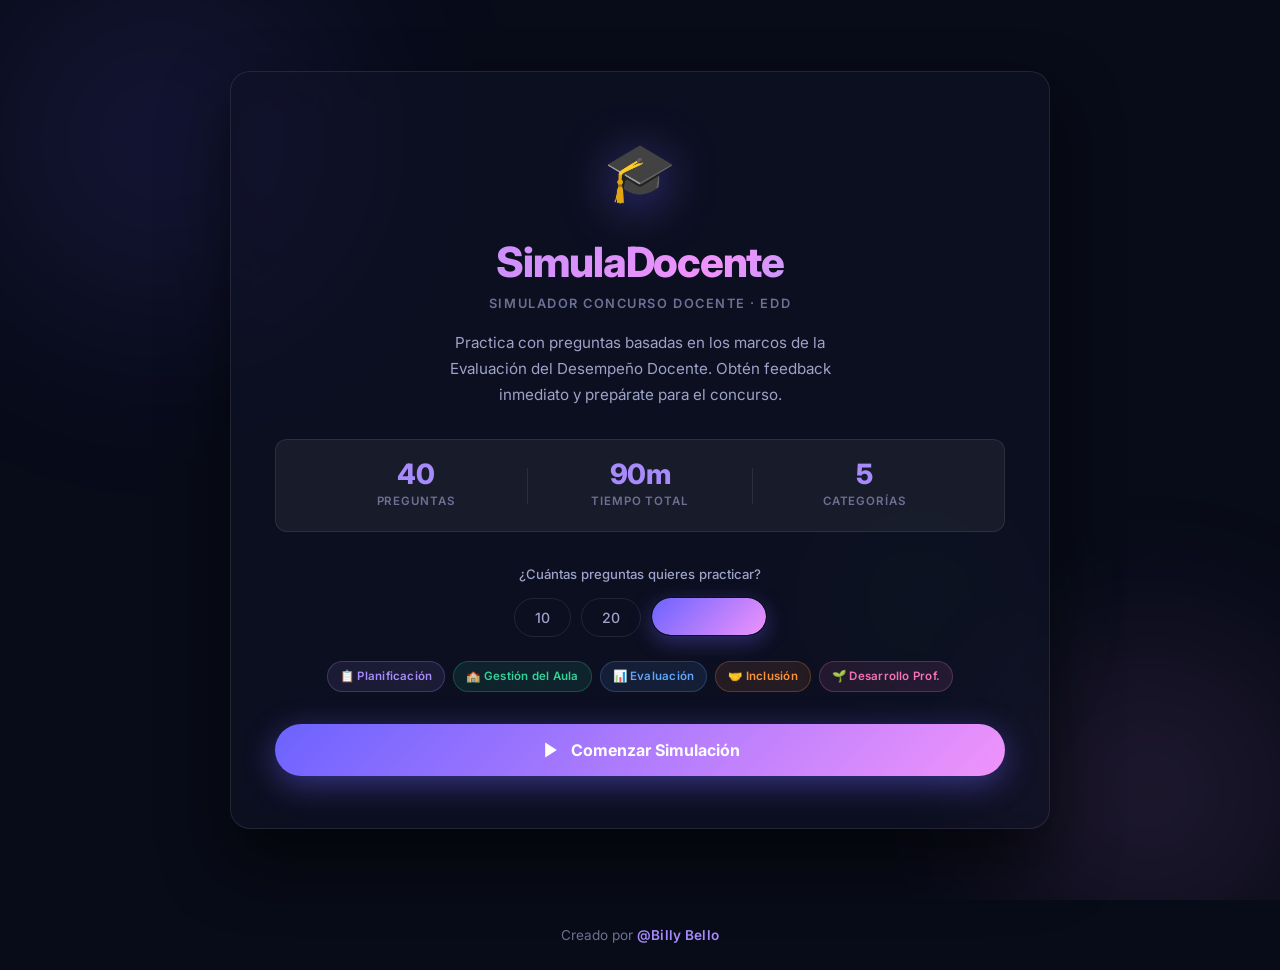
==== index.html @ c16d9321 "Simuladorpractica docente" ====
<!DOCTYPE html>
<html lang="es">
<head>
  <meta charset="UTF-8">
  <meta name="viewport" content="width=device-width, initial-scale=1.0">
  <meta name="description" content="Simulador interactivo para prepararte en el Concurso Docente y la Evaluación del Desempeño Docente (EDD). Practica con 30 preguntas reales con feedback inmediato y temporizador.">
  <title>SimulaDocente — Concurso Docente EDD</title>
  <link rel="preconnect" href="https://fonts.googleapis.com">
  <link rel="preconnect" href="https://fonts.gstatic.com" crossorigin>
  <link href="https://fonts.googleapis.com/css2?family=Inter:ital,wght@0,300;0,400;0,500;0,600;0,700;0,800;1,400&display=swap" rel="stylesheet">
  <link rel="stylesheet" href="css/styles.css">
</head>
<body>

  <!-- ═══════════════════════════════════════
       PANTALLA DE INICIO
  ═══════════════════════════════════════ -->
  <div id="screen-home" class="screen active">
    <div class="hero-bg" aria-hidden="true">
      <div class="blob blob-1"></div>
      <div class="blob blob-2"></div>
      <div class="blob blob-3"></div>
    </div>
    <div class="container">
      <div class="home-card glass">
        <span class="logo-icon" aria-hidden="true">🎓</span>
        <h1 class="hero-title">SimulaDocente</h1>
        <p class="hero-subtitle">Simulador Concurso Docente · EDD</p>
        <p class="hero-desc">
          Practica con preguntas basadas en los marcos de la Evaluación del Desempeño Docente.
          Obtén feedback inmediato y prepárate para el concurso.
        </p>

        <div class="stats-row" role="list" aria-label="Estadísticas del simulador">
          <div class="stat-item" role="listitem">
            <span class="stat-num" id="stat-total">40</span>
            <span class="stat-label">Preguntas</span>
          </div>
          <div class="stat-divider" aria-hidden="true"></div>
          <div class="stat-item" role="listitem">
            <span class="stat-num">90m</span>
            <span class="stat-label">Tiempo Total</span>
          </div>
          <div class="stat-divider" aria-hidden="true"></div>
          <div class="stat-item" role="listitem">
            <span class="stat-num">5</span>
            <span class="stat-label">Categorías</span>
          </div>
        </div>

        <div class="config-section">
          <p class="config-label">¿Cuántas preguntas quieres practicar?</p>
          <div class="btn-group" role="group" aria-label="Número de preguntas">
            <button class="btn-config" id="cfg-10" data-n="10" onclick="setN(10)">10</button>
            <button class="btn-config" id="cfg-20" data-n="20" onclick="setN(20)">20</button>
            <button class="btn-config active" id="cfg-40" data-n="40" onclick="setN(40)">Todas (40)</button>
          </div>
        </div>

        <div class="categories-row">
          <span class="cat-chip" style="--cat-color:#a78bfa">📋 Planificación</span>
          <span class="cat-chip" style="--cat-color:#34d399">🏫 Gestión del Aula</span>
          <span class="cat-chip" style="--cat-color:#60a5fa">📊 Evaluación</span>
          <span class="cat-chip" style="--cat-color:#fb923c">🤝 Inclusión</span>
          <span class="cat-chip" style="--cat-color:#f472b6">🌱 Desarrollo Prof.</span>
        </div>

        <button class="btn-primary btn-full" id="btn-start" onclick="startQuiz()">
          <svg width="20" height="20" viewBox="0 0 24 24" fill="currentColor" aria-hidden="true"><polygon points="5 3 19 12 5 21 5 3"/></svg>
          Comenzar Simulación
        </button>
      </div>
    </div>
  </div>

  <!-- ═══════════════════════════════════════
       PANTALLA DE QUIZ
  ═══════════════════════════════════════ -->
  <div id="screen-quiz" class="screen">
    <!-- Header fijo -->
    <header class="quiz-header" role="banner">
      <div class="quiz-meta">
        <span id="q-counter" class="q-counter" aria-live="polite">1 / 10</span>
        <span id="q-category" class="badge">Planificación</span>
      </div>
      <div class="timer-box" id="timer-box" role="timer" aria-label="Tiempo restante">
        <svg width="15" height="15" viewBox="0 0 24 24" fill="none" stroke="currentColor" stroke-width="2.5" aria-hidden="true"><circle cx="12" cy="12" r="10"/><polyline points="12 6 12 12 16 14"/></svg>
        <span id="timer-display">40</span><span>s</span>
      </div>
    </header>

    <!-- Barra de progreso -->
    <div class="progress-bar-wrap" role="progressbar" aria-valuemin="0" aria-valuemax="100" aria-valuenow="0">
      <div class="progress-bar" id="progress-bar"></div>
    </div>

    <main class="container" id="quiz-main">
      <div class="question-card glass" id="question-card">
        <p class="question-text" id="question-text">Cargando pregunta...</p>

        <div class="options-grid" id="options-grid" role="list"></div>

        <!-- Feedback -->
        <div class="feedback-box" id="feedback-box" style="display:none" role="alert" aria-live="assertive">
          <span class="feedback-icon" id="feedback-icon" aria-hidden="true"></span>
          <div class="feedback-content">
            <strong id="feedback-headline"></strong>
            <p id="feedback-text"></p>
          </div>
        </div>

        <!-- Botón siguiente -->
        <div class="btn-next-wrap" id="btn-next-wrap" style="display:none">
          <button class="btn-next" id="btn-next" onclick="nextQuestion()">
            Siguiente pregunta
            <svg width="16" height="16" viewBox="0 0 24 24" fill="none" stroke="currentColor" stroke-width="2.5" aria-hidden="true"><path d="m9 18 6-6-6-6"/></svg>
          </button>
        </div>
      </div>
    </main>
  </div>

  <!-- ═══════════════════════════════════════
       PANTALLA DE RESULTADOS
  ═══════════════════════════════════════ -->
  <div id="screen-result" class="screen">
    <div class="hero-bg" aria-hidden="true">
      <div class="blob blob-1"></div>
      <div class="blob blob-2"></div>
    </div>
    <div class="container container-result">
      <div class="result-card glass">

        <div class="result-top">
          <span id="result-emoji" class="result-emoji" aria-hidden="true">🏆</span>
          <h2 id="result-title" class="result-title">¡Excelente!</h2>
          <p id="result-subtitle" class="result-subtitle">Sigue así para el concurso</p>
        </div>

        <!-- Arco de puntuación -->
        <div class="score-circle" aria-label="Puntuación visual">
          <svg viewBox="0 0 120 120" aria-hidden="true">
            <circle cx="60" cy="60" r="50" fill="none" stroke="rgba(255,255,255,0.07)" stroke-width="9"/>
            <circle cx="60" cy="60" r="50" fill="none" stroke="url(#scoreGrad)"
              stroke-width="9" stroke-dasharray="314" id="score-arc"
              stroke-dashoffset="314" stroke-linecap="round"
              transform="rotate(-90 60 60)"/>
            <defs>
              <linearGradient id="scoreGrad" x1="0" y1="0" x2="1" y2="0">
                <stop offset="0%" stop-color="#6c63ff"/>
                <stop offset="100%" stop-color="#f093fb"/>
              </linearGradient>
            </defs>
          </svg>
          <div class="score-text" aria-live="polite">
            <span id="score-num" class="score-num">0</span>
            <span id="score-denom" class="score-denom">/10</span>
          </div>
        </div>

        <!-- Estadísticas -->
        <div class="result-stats" role="list">
          <div class="r-stat r-correct" role="listitem">
            <span id="r-correct">0</span>
            <label>Correctas</label>
          </div>
          <div class="r-stat r-wrong" role="listitem">
            <span id="r-wrong">0</span>
            <label>Incorrectas</label>
          </div>
          <div class="r-stat r-pct" role="listitem">
            <span id="r-pct">0%</span>
            <label>Porcentaje</label>
          </div>
        </div>

        <!-- Revisión de respuestas -->
        <div class="review-section">
          <h3 class="review-title">
            <svg width="16" height="16" viewBox="0 0 24 24" fill="none" stroke="currentColor" stroke-width="2" aria-hidden="true"><path d="M14 2H6a2 2 0 0 0-2 2v16a2 2 0 0 0 2 2h12a2 2 0 0 0 2-2V8z"/><polyline points="14 2 14 8 20 8"/><line x1="16" y1="13" x2="8" y2="13"/><line x1="16" y1="17" x2="8" y2="17"/><polyline points="10 9 9 9 8 9"/></svg>
            Revisión de Respuestas
          </h3>
          <div id="review-list" class="review-list" role="list"></div>
        </div>

        <!-- Acciones -->
        <div class="result-actions">
          <button class="btn-primary" id="btn-retry" onclick="restartQuiz()">
            <svg width="17" height="17" viewBox="0 0 24 24" fill="none" stroke="currentColor" stroke-width="2.5" aria-hidden="true"><path d="M3 12a9 9 0 1 0 9-9 9.75 9.75 0 0 0-6.74 2.74L3 8"/><path d="M3 3v5h5"/></svg>
            Volver a intentar
          </button>
          <button class="btn-secondary" id="btn-home" onclick="goHome()">
            <svg width="17" height="17" viewBox="0 0 24 24" fill="none" stroke="currentColor" stroke-width="2" aria-hidden="true"><path d="m3 9 9-7 9 7v11a2 2 0 0 1-2 2H5a2 2 0 0 1-2-2z"/><polyline points="9 22 9 12 15 12 15 22"/></svg>
            Inicio
          </button>
        </div>

      </div>
    </div>
  </div>
  <footer class="app-footer">
    Creado por <span class="footer-author">@Billy Bello</span>
  </footer>

  <script src="data/preguntas.js"></script>
  <script src="js/app.js"></script>
</body>
</html>
---- css/styles.css ----
/* ============================================================
   SimulaDocente — Hoja de estilos principal
   Diseño: dark mode premium · glassmorphism · micro-animaciones
   ============================================================ */

@import url('https://fonts.googleapis.com/css2?family=Inter:ital,wght@0,300;0,400;0,500;0,600;0,700;0,800;1,400&display=swap');

/* ── Reset y tokens ──────────────────────────────────────── */
*, *::before, *::after {
  box-sizing: border-box;
  margin: 0;
  padding: 0;
}

:root {
  /* Colores */
  --bg:           #080b18;
  --bg-2:         #0f1224;
  --surface:      rgba(255,255,255,0.05);
  --surface-h:    rgba(255,255,255,0.09);
  --border:       rgba(255,255,255,0.09);
  --border-h:     rgba(255,255,255,0.18);
  --text:         #eef0ff;
  --text-2:       #9da3c8;
  --text-3:       #6b7194;

  --accent-a:     #6c63ff;
  --accent-b:     #f093fb;
  --accent-mid:   #a78bfa;

  --ok:           #34d399;
  --ok-bg:        rgba(52,211,153,0.10);
  --ok-border:    rgba(52,211,153,0.30);

  --err:          #f87171;
  --err-bg:       rgba(248,113,113,0.08);
  --err-border:   rgba(248,113,113,0.28);

  --warn:         #fbbf24;
  --warn-bg:      rgba(251,191,36,0.10);
  --warn-border:  rgba(251,191,36,0.30);

  /* Espaciado */
  --r:    20px;
  --r-sm: 12px;
  --r-xs: 8px;

  /* Sombras */
  --shadow:    0 32px 64px rgba(0,0,0,0.55);
  --shadow-sm: 0 8px 24px rgba(0,0,0,0.35);

  /* Transición */
  --t: 0.28s cubic-bezier(0.4, 0, 0.2, 1);
}

html {
  scroll-behavior: smooth;
}
body {
  min-height: 100vh;
  background: var(--bg);
  color: var(--text);
  font-family: 'Inter', system-ui, sans-serif;
  font-size: 16px;
  line-height: 1.65;
  overflow-x: hidden;
  -webkit-font-smoothing: antialiased;
}

/* ── Pantallas ───────────────────────────────────────────── */
.screen {
  display: none;
  min-height: 100vh;
  position: relative;
}
.screen.active {
  display: flex;
  flex-direction: column;
  align-items: center;
  justify-content: center;
  animation: screenIn 0.5s ease both;
}
#screen-quiz.active {
  justify-content: flex-start;
}
@keyframes screenIn {
  from { opacity: 0; }
  to   { opacity: 1; }
}

/* ── Fondo blob ──────────────────────────────────────────── */
.hero-bg {
  position: fixed;
  inset: 0;
  pointer-events: none;
  z-index: 0;
  overflow: hidden;
}
.blob {
  position: absolute;
  border-radius: 50%;
  filter: blur(90px);
  opacity: 0.18;
  will-change: transform;
}
.blob-1 {
  width: 560px; height: 560px;
  background: radial-gradient(circle, #6c63ff, transparent 70%);
  top: -140px; left: -120px;
  animation: drift 10s ease-in-out infinite;
}
.blob-2 {
  width: 420px; height: 420px;
  background: radial-gradient(circle, #f093fb, transparent 70%);
  bottom: -100px; right: -80px;
  animation: drift 12s ease-in-out infinite reverse;
}
.blob-3 {
  width: 300px; height: 300px;
  background: radial-gradient(circle, #34d399, transparent 70%);
  top: 50%; left: 60%;
  opacity: 0.08;
  animation: drift 14s ease-in-out infinite;
}
@keyframes drift {
  0%, 100% { transform: translate(0, 0) scale(1); }
  33%       { transform: translate(20px, -30px) scale(1.04); }
  66%       { transform: translate(-15px, 20px) scale(0.97); }
}

/* ── Contenedor ──────────────────────────────────────────── */
.container {
  width: 100%;
  max-width: 860px;
  padding: 24px 20px;
  position: relative;
  z-index: 1;
}
.container-result {
  max-width: 900px;
  padding-top: 40px;
  padding-bottom: 40px;
}

/* ── Glass card ──────────────────────────────────────────── */
.glass {
  background: rgba(15,18,36,0.7);
  backdrop-filter: blur(24px) saturate(160%);
  -webkit-backdrop-filter: blur(24px) saturate(160%);
  border: 1px solid var(--border);
  border-radius: var(--r);
  box-shadow: var(--shadow);
}

/* ════════════════════════════════════════
   PANTALLA HOME
   ════════════════════════════════════════ */
.home-card {
  padding: 52px 44px;
  text-align: center;
  animation: cardIn 0.65s cubic-bezier(0.34,1.56,0.64,1) both;
}
@keyframes cardIn {
  from { opacity: 0; transform: translateY(36px) scale(0.97); }
  to   { opacity: 1; transform: translateY(0) scale(1); }
}

.logo-icon {
  display: inline-block;
  font-size: 3.6rem;
  margin-bottom: 20px;
  filter: drop-shadow(0 8px 24px rgba(108,99,255,0.5));
  animation: iconBounce 3s ease-in-out infinite;
}
@keyframes iconBounce {
  0%, 100% { transform: translateY(0) rotate(-2deg); }
  50%       { transform: translateY(-10px) rotate(2deg); }
}

.hero-title {
  font-size: 2.6rem;
  font-weight: 800;
  letter-spacing: -0.03em;
  background: linear-gradient(135deg, #a78bfa 0%, #f093fb 60%, #60a5fa 100%);
  -webkit-background-clip: text;
  -webkit-text-fill-color: transparent;
  background-clip: text;
  margin-bottom: 6px;
  line-height: 1.15;
}
.hero-subtitle {
  font-size: 0.8rem;
  color: var(--text-3);
  font-weight: 600;
  letter-spacing: 0.12em;
  text-transform: uppercase;
  margin-bottom: 16px;
}
.hero-desc {
  color: var(--text-2);
  font-size: 0.95rem;
  max-width: 420px;
  margin: 0 auto 32px;
  line-height: 1.7;
}

/* Stats */
.stats-row {
  display: flex;
  align-items: center;
  justify-content: center;
  gap: 0;
  margin-bottom: 32px;
  padding: 20px 28px;
  background: var(--surface);
  border: 1px solid var(--border);
  border-radius: var(--r-sm);
}
.stat-item {
  flex: 1;
  display: flex;
  flex-direction: column;
  align-items: center;
  gap: 4px;
}
.stat-divider {
  width: 1px;
  height: 36px;
  background: var(--border);
}
.stat-num {
  font-size: 1.75rem;
  font-weight: 800;
  color: var(--accent-mid);
  letter-spacing: -0.02em;
  line-height: 1;
}
.stat-label {
  font-size: 0.72rem;
  color: var(--text-3);
  text-transform: uppercase;
  letter-spacing: 0.08em;
  font-weight: 600;
}

/* Config botones */
.config-section {
  margin-bottom: 24px;
}
.config-label {
  display: block;
  font-size: 0.82rem;
  color: var(--text-2);
  font-weight: 500;
  margin-bottom: 12px;
}
.btn-group {
  display: flex;
  gap: 10px;
  justify-content: center;
}
.btn-config {
  padding: 10px 20px;
  border-radius: 50px;
  border: 1px solid var(--border);
  background: transparent;
  color: var(--text-2);
  font-family: inherit;
  font-size: 0.88rem;
  font-weight: 500;
  cursor: pointer;
  transition: var(--t);
  position: relative;
  overflow: hidden;
}
.btn-config::before {
  content: '';
  position: absolute;
  inset: 0;
  background: linear-gradient(135deg, var(--accent-a), var(--accent-b));
  opacity: 0;
  transition: var(--t);
  border-radius: inherit;
}
.btn-config:hover::before,
.btn-config.active::before {
  opacity: 1;
}
.btn-config:hover,
.btn-config.active {
  border-color: transparent;
  color: white;
  transform: translateY(-1px);
  box-shadow: 0 6px 20px rgba(108,99,255,0.35);
}
.btn-config span { position: relative; z-index: 1; }

/* Categorías */
.categories-row {
  display: flex;
  flex-wrap: wrap;
  gap: 8px;
  justify-content: center;
  margin-bottom: 32px;
}
.cat-chip {
  display: inline-flex;
  align-items: center;
  gap: 5px;
  font-size: 0.72rem;
  font-weight: 600;
  padding: 5px 12px;
  border-radius: 50px;
  background: color-mix(in srgb, var(--cat-color) 10%, transparent);
  color: var(--cat-color);
  border: 1px solid color-mix(in srgb, var(--cat-color) 25%, transparent);
  letter-spacing: 0.02em;
  transition: var(--t);
}
.cat-chip:hover {
  transform: translateY(-1px);
  background: color-mix(in srgb, var(--cat-color) 18%, transparent);
}

/* ── Botones globales ─────────────────────────────────────── */
.btn-primary {
  display: inline-flex;
  align-items: center;
  justify-content: center;
  gap: 10px;
  padding: 16px 36px;
  background: linear-gradient(135deg, var(--accent-a) 0%, var(--accent-b) 100%);
  color: white;
  border: none;
  border-radius: 50px;
  font-family: inherit;
  font-size: 1rem;
  font-weight: 700;
  cursor: pointer;
  transition: var(--t);
  box-shadow: 0 8px 32px rgba(108,99,255,0.45);
  position: relative;
  overflow: hidden;
}
.btn-primary::after {
  content: '';
  position: absolute;
  inset: 0;
  background: white;
  opacity: 0;
  transition: var(--t);
  border-radius: inherit;
}
.btn-primary:hover {
  transform: translateY(-2px);
  box-shadow: 0 14px 40px rgba(108,99,255,0.60);
}
.btn-primary:hover::after { opacity: 0.07; }
.btn-primary:active {
  transform: translateY(0);
  box-shadow: 0 4px 16px rgba(108,99,255,0.4);
}
.btn-full { width: 100%; }

.btn-secondary {
  display: inline-flex;
  align-items: center;
  justify-content: center;
  gap: 8px;
  padding: 14px 30px;
  background: var(--surface);
  color: var(--text-2);
  border: 1px solid var(--border);
  border-radius: 50px;
  font-family: inherit;
  font-size: 0.95rem;
  font-weight: 500;
  cursor: pointer;
  transition: var(--t);
}
.btn-secondary:hover {
  background: var(--surface-h);
  color: var(--text);
  border-color: var(--border-h);
  transform: translateY(-1px);
}

/* ════════════════════════════════════════
   QUIZ SCREEN
   ════════════════════════════════════════ */
.quiz-header {
  width: 100%;
  display: flex;
  align-items: center;
  justify-content: space-between;
  padding: 14px 24px;
  position: sticky;
  top: 0;
  z-index: 20;
  background: rgba(8,11,24,0.85);
  backdrop-filter: blur(16px);
  border-bottom: 1px solid var(--border);
}
.quiz-meta {
  display: flex;
  align-items: center;
  gap: 12px;
}
.q-counter {
  font-size: 0.88rem;
  font-weight: 700;
  color: var(--text-2);
  font-variant-numeric: tabular-nums;
}
.badge {
  display: inline-flex;
  align-items: center;
  font-size: 0.68rem;
  font-weight: 700;
  padding: 4px 12px;
  border-radius: 50px;
  background: rgba(108,99,255,0.15);
  color: var(--accent-mid);
  border: 1px solid rgba(108,99,255,0.25);
  text-transform: uppercase;
  letter-spacing: 0.08em;
}

/* Timer */
.timer-box {
  display: flex;
  align-items: center;
  gap: 5px;
  font-size: 0.9rem;
  font-weight: 700;
  color: var(--text);
  padding: 7px 16px;
  border-radius: 50px;
  background: var(--surface);
  border: 1px solid var(--border);
  transition: all var(--t);
  font-variant-numeric: tabular-nums;
  min-width: 76px;
  justify-content: center;
}
.timer-box.warn {
  color: var(--warn);
  border-color: var(--warn-border);
  background: var(--warn-bg);
}
.timer-box.danger {
  color: var(--err);
  border-color: var(--err-border);
  background: var(--err-bg);
  animation: timerPulse 0.5s ease infinite;
}
.timer-box.timeout {
  color: var(--text-3);
  border-color: var(--border);
  background: var(--surface);
  animation: none;
}
@keyframes timerPulse {
  0%, 100% { opacity: 1; transform: scale(1); }
  50%       { opacity: 0.7; transform: scale(0.97); }
}

/* Barra de progreso */
.progress-bar-wrap {
  width: 100%;
  height: 3px;
  background: rgba(255,255,255,0.06);
  position: sticky;
  top: 53px;
  z-index: 19;
}
.progress-bar {
  height: 100%;
  background: linear-gradient(90deg, var(--accent-a), var(--accent-b));
  transition: width 0.55s cubic-bezier(0.4, 0, 0.2, 1);
  border-radius: 0 2px 2px 0;
  box-shadow: 0 0 8px rgba(108,99,255,0.6);
}

/* Card de pregunta */
.question-card {
  padding: 36px 36px 28px;
  margin-top: 20px;
}
.card-anim {
  animation: cardSlide 0.4s cubic-bezier(0.34,1.2,0.64,1) both;
}
@keyframes cardSlide {
  from { opacity: 0; transform: translateX(20px); }
  to   { opacity: 1; transform: translateX(0); }
}

.question-text {
  font-size: 1.08rem;
  font-weight: 400;
  line-height: 1.75;
  color: var(--text-2);
  margin-bottom: 28px;
}

.question-highlight {
  display: block;
  font-weight: 600;
  color: var(--text);
  font-size: 1.15rem;
  margin-top: 20px;
  padding-left: 16px;
  border-left: 4px solid var(--accent-a);
  background: rgba(108,99,255,0.05);
  padding: 14px 14px 14px 20px;
  border-radius: 0 var(--r-sm) var(--r-sm) 0;
}

/* Opciones */
.options-grid {
  display: flex;
  flex-direction: column;
  gap: 10px;
}
.option-btn {
  display: flex;
  align-items: center;
  gap: 14px;
  padding: 15px 18px;
  background: var(--surface);
  border: 1px solid var(--border);
  border-radius: var(--r-sm);
  color: var(--text);
  font-family: inherit;
  font-size: 0.94rem;
  font-weight: 400;
  text-align: left;
  cursor: pointer;
  transition: all var(--t);
  width: 100%;
  line-height: 1.5;
}
.option-btn:hover:not(:disabled) {
  background: rgba(108,99,255,0.10);
  border-color: rgba(108,99,255,0.35);
  transform: translateX(5px);
  box-shadow: inset 4px 0 0 var(--accent-a);
}
.option-letter {
  min-width: 30px;
  height: 30px;
  border-radius: var(--r-xs);
  background: rgba(255,255,255,0.06);
  border: 1px solid var(--border);
  display: flex;
  align-items: center;
  justify-content: center;
  font-size: 0.75rem;
  font-weight: 700;
  color: var(--text-3);
  transition: var(--t);
  flex-shrink: 0;
}
.option-text { flex: 1; }

/* Estados de respuesta */
.option-btn.opt-correct {
  background: var(--ok-bg);
  border-color: var(--ok-border);
  color: var(--ok);
  transform: translateX(5px);
  box-shadow: inset 4px 0 0 var(--ok);
}
.option-btn.opt-correct .option-letter {
  background: var(--ok);
  color: #0a1a12;
  border-color: var(--ok);
}
.option-btn.opt-wrong {
  background: var(--err-bg);
  border-color: var(--err-border);
  color: var(--err);
  transform: translateX(5px);
  box-shadow: inset 4px 0 0 var(--err);
}
.option-btn.opt-wrong .option-letter {
  background: var(--err);
  color: white;
  border-color: var(--err);
}
.option-btn.opt-disabled {
  opacity: 0.45;
  cursor: default;
}
.option-btn:disabled { cursor: default; }

/* Feedback */
.feedback-box {
  display: flex;
  align-items: flex-start;
  gap: 12px;
  padding: 16px 18px;
  border-radius: var(--r-sm);
  margin-top: 18px;
  border: 1px solid transparent;
  animation: fadeSlideUp 0.35s ease both;
}
@keyframes fadeSlideUp {
  from { opacity: 0; transform: translateY(8px); }
  to   { opacity: 1; transform: translateY(0); }
}
.feedback-box.fb-correct {
  background: var(--ok-bg);
  border-color: var(--ok-border);
}
.feedback-box.fb-wrong {
  background: var(--err-bg);
  border-color: var(--err-border);
}
.feedback-box.fb-timeout {
  background: var(--warn-bg);
  border-color: var(--warn-border);
}
.feedback-icon {
  font-size: 1.25rem;
  flex-shrink: 0;
  margin-top: 1px;
}
.feedback-content { flex: 1; }
.feedback-content strong {
  display: block;
  font-size: 0.9rem;
  font-weight: 700;
  margin-bottom: 3px;
  color: var(--text);
}
.feedback-content p {
  font-size: 0.85rem;
  color: var(--text-2);
  line-height: 1.55;
}

/* Botón siguiente */
.btn-next-wrap {
  margin-top: 20px;
  animation: fadeSlideUp 0.35s ease both;
}
.btn-next {
  display: inline-flex;
  align-items: center;
  gap: 8px;
  padding: 12px 26px;
  background: linear-gradient(135deg, var(--accent-a), var(--accent-b));
  border: none;
  border-radius: 50px;
  color: white;
  font-family: inherit;
  font-size: 0.92rem;
  font-weight: 700;
  cursor: pointer;
  transition: var(--t);
  box-shadow: 0 6px 22px rgba(108,99,255,0.38);
}
.btn-next:hover {
  transform: translateY(-2px);
  box-shadow: 0 10px 32px rgba(108,99,255,0.55);
}
.btn-next:active { transform: translateY(0); }

/* ════════════════════════════════════════
   PANTALLA DE RESULTADOS
   ════════════════════════════════════════ */
.result-card {
  padding: 48px 44px 40px;
  animation: cardIn 0.6s cubic-bezier(0.34,1.4,0.64,1) both;
}

.result-top {
  text-align: center;
  margin-bottom: 28px;
}
.result-emoji {
  display: block;
  font-size: 4rem;
  margin-bottom: 10px;
  animation: pop 0.5s cubic-bezier(0.34,1.7,0.64,1) 0.1s both;
}
@keyframes pop {
  from { transform: scale(0.3) rotate(-20deg); opacity: 0; }
  to   { transform: scale(1) rotate(0); opacity: 1; }
}
.result-title {
  font-size: 1.9rem;
  font-weight: 800;
  letter-spacing: -0.02em;
  background: linear-gradient(135deg, var(--accent-a), var(--accent-b));
  -webkit-background-clip: text;
  -webkit-text-fill-color: transparent;
  background-clip: text;
  margin-bottom: 6px;
}
.result-subtitle {
  font-size: 0.9rem;
  color: var(--text-2);
  font-weight: 400;
}

/* Arco SVG */
.score-circle {
  position: relative;
  width: 150px;
  height: 150px;
  margin: 0 auto 28px;
}
.score-circle svg {
  width: 100%;
  height: 100%;
  transform: rotate(0);
}
.score-text {
  position: absolute;
  inset: 0;
  display: flex;
  flex-direction: column;
  align-items: center;
  justify-content: center;
  line-height: 1;
}
.score-num {
  font-size: 2.5rem;
  font-weight: 800;
  color: var(--text);
  letter-spacing: -0.03em;
}
.score-denom {
  font-size: 0.9rem;
  color: var(--text-3);
  font-weight: 500;
  margin-top: 2px;
}

/* Stats de resultado */
.result-stats {
  display: flex;
  gap: 12px;
  margin-bottom: 32px;
}
.r-stat {
  flex: 1;
  display: flex;
  flex-direction: column;
  align-items: center;
  padding: 18px 12px;
  border-radius: var(--r-sm);
  background: var(--surface);
  border: 1px solid var(--border);
  transition: var(--t);
  gap: 4px;
}
.r-stat:hover { transform: translateY(-2px); }
.r-stat span {
  font-size: 1.8rem;
  font-weight: 800;
  letter-spacing: -0.02em;
  line-height: 1;
}
.r-stat label {
  font-size: 0.7rem;
  color: var(--text-3);
  font-weight: 600;
  text-transform: uppercase;
  letter-spacing: 0.07em;
}
.r-correct span { color: var(--ok); }
.r-wrong span   { color: var(--err); }
.r-pct span     { color: var(--accent-mid); }

/* Sección de revisión */
.review-section { margin-bottom: 28px; }
.review-title {
  display: flex;
  align-items: center;
  gap: 8px;
  font-size: 0.78rem;
  font-weight: 700;
  color: var(--text-3);
  text-transform: uppercase;
  letter-spacing: 0.1em;
  margin-bottom: 14px;
}
.review-list {
  display: flex;
  flex-direction: column;
  gap: 8px;
  max-height: 300px;
  overflow-y: auto;
  padding-right: 6px;
}
.review-list::-webkit-scrollbar { width: 4px; }
.review-list::-webkit-scrollbar-track { background: transparent; }
.review-list::-webkit-scrollbar-thumb {
  background: var(--border);
  border-radius: 2px;
}

.review-item {
  display: flex;
  align-items: flex-start;
  gap: 12px;
  padding: 13px 15px;
  border-radius: var(--r-sm);
  background: var(--surface);
  border: 1px solid var(--border);
  border-left-width: 3px;
  font-size: 0.83rem;
  line-height: 1.5;
  transition: var(--t);
}
.review-item:hover { background: var(--surface-h); }
.review-item.ri-ok  { border-left-color: var(--ok); }
.review-item.ri-err { border-left-color: var(--err); }
.review-icon {
  font-size: 1rem;
  flex-shrink: 0;
  margin-top: 1px;
}
.review-q {
  color: var(--text);
  font-weight: 500;
  margin-bottom: 4px;
  line-height: 1.45;
}
.review-ans {
  color: var(--text-3);
  font-size: 0.79rem;
}
.review-ans .ans-correct { color: var(--ok); font-weight: 600; }
.review-ans .ans-wrong   { color: var(--err); font-weight: 600; }

/* Acciones de resultado */
.result-actions {
  display: flex;
  gap: 12px;
  justify-content: center;
  flex-wrap: wrap;
}

/* ── Footer ──────────────────────────────────────────── */
.app-footer {
  text-align: center;
  padding: 24px;
  font-size: 0.85rem;
  color: var(--text-3);
  position: relative;
  z-index: 10;
}
.footer-author {
  color: var(--accent-mid);
  font-weight: 600;
  letter-spacing: 0.02em;
}

/* ── Responsive ──────────────────────────────────────────── */
@media (max-width: 640px) {
  .home-card,
  .result-card {
    padding: 36px 24px 28px;
    border-radius: var(--r-sm);
  }
  .hero-title { font-size: 2rem; }
  .question-card { padding: 24px 18px 20px; }
  .quiz-header { padding: 12px 16px; }
  .stats-row { padding: 16px 20px; }
  .stat-num { font-size: 1.4rem; }
  .result-stats { gap: 8px; }
  .r-stat span { font-size: 1.4rem; }
  .btn-group { gap: 6px; }
  .btn-config { padding: 9px 14px; font-size: 0.82rem; }
  .categories-row { gap: 6px; }
  .cat-chip { font-size: 0.67rem; padding: 4px 10px; }
  .result-actions { flex-direction: column; align-items: stretch; }
  .result-actions .btn-primary,
  .result-actions .btn-secondary { justify-content: center; }
  .score-circle { width: 130px; height: 130px; }
  .score-num { font-size: 2rem; }
}

@media (max-width: 380px) {
  .home-card { padding: 28px 16px; }
  .hero-title { font-size: 1.7rem; }
  .logo-icon  { font-size: 2.8rem; }
}

/* ── Scrollbar global ────────────────────────────────────── */
::-webkit-scrollbar { width: 6px; }
::-webkit-scrollbar-track { background: transparent; }
::-webkit-scrollbar-thumb {
  background: rgba(255,255,255,0.12);
  border-radius: 3px;
}
::-webkit-scrollbar-thumb:hover {
  background: rgba(255,255,255,0.22);
}
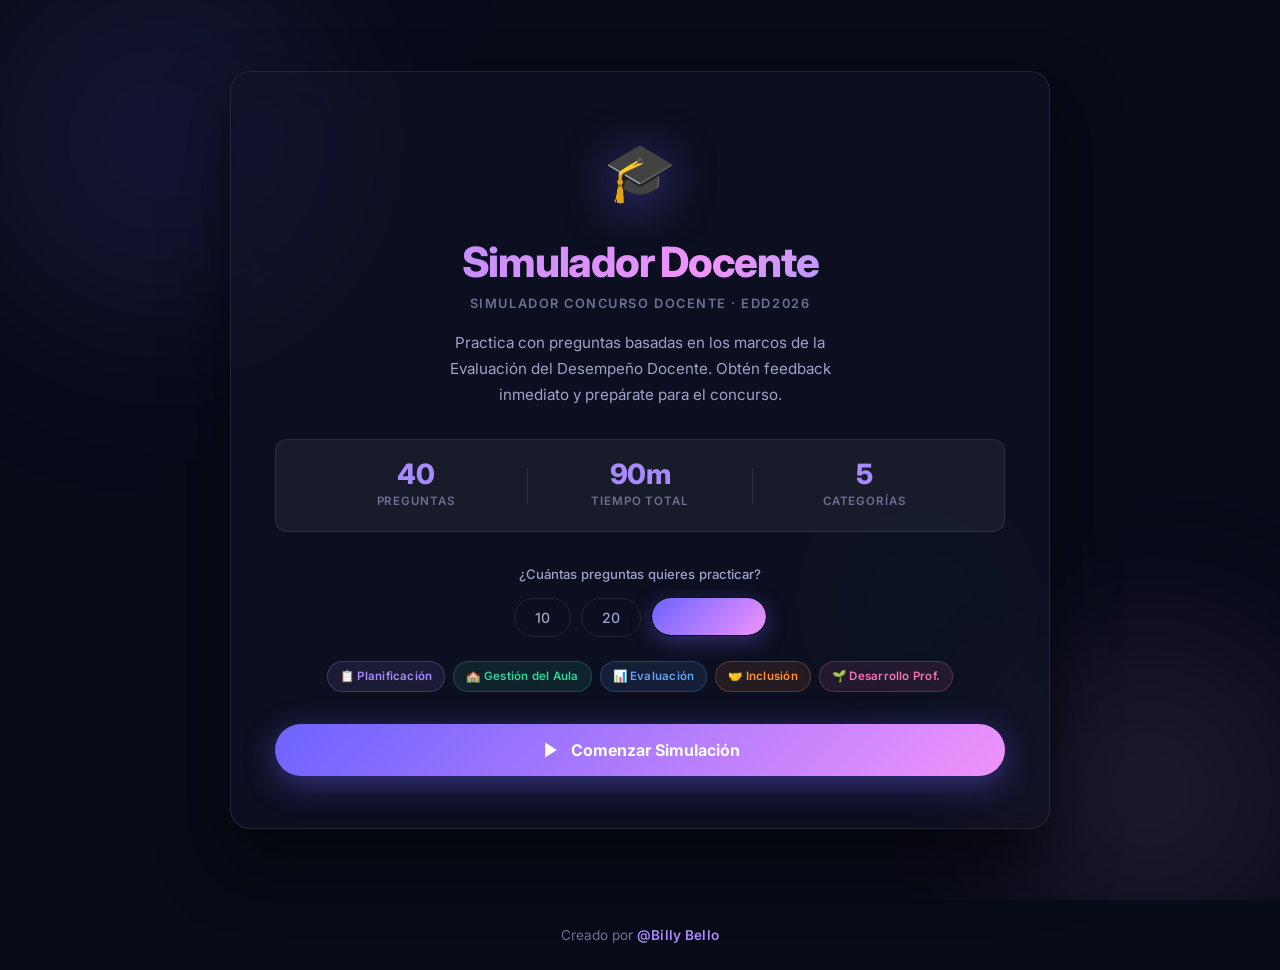
==== commit bf58a246: "Cambio en el titulo" ====
--- a/index.html
+++ b/index.html
@@ -4,7 +4,7 @@
   <meta charset="UTF-8">
   <meta name="viewport" content="width=device-width, initial-scale=1.0">
   <meta name="description" content="Simulador interactivo para prepararte en el Concurso Docente y la Evaluación del Desempeño Docente (EDD). Practica con 30 preguntas reales con feedback inmediato y temporizador.">
-  <title>SimulaDocente — Concurso Docente EDD</title>
+  <title>SimulaDocente — Evaluacion Docente EDD</title>
   <link rel="preconnect" href="https://fonts.googleapis.com">
   <link rel="preconnect" href="https://fonts.gstatic.com" crossorigin>
   <link href="https://fonts.googleapis.com/css2?family=Inter:ital,wght@0,300;0,400;0,500;0,600;0,700;0,800;1,400&display=swap" rel="stylesheet">
@@ -24,8 +24,8 @@
     <div class="container">
       <div class="home-card glass">
         <span class="logo-icon" aria-hidden="true">🎓</span>
-        <h1 class="hero-title">SimulaDocente</h1>
-        <p class="hero-subtitle">Simulador Concurso Docente · EDD</p>
+        <h1 class="hero-title">Simulador Docente</h1>
+        <p class="hero-subtitle">Simulador Concurso Docente · EDD2026</p>
         <p class="hero-desc">
           Practica con preguntas basadas en los marcos de la Evaluación del Desempeño Docente.
           Obtén feedback inmediato y prepárate para el concurso.
